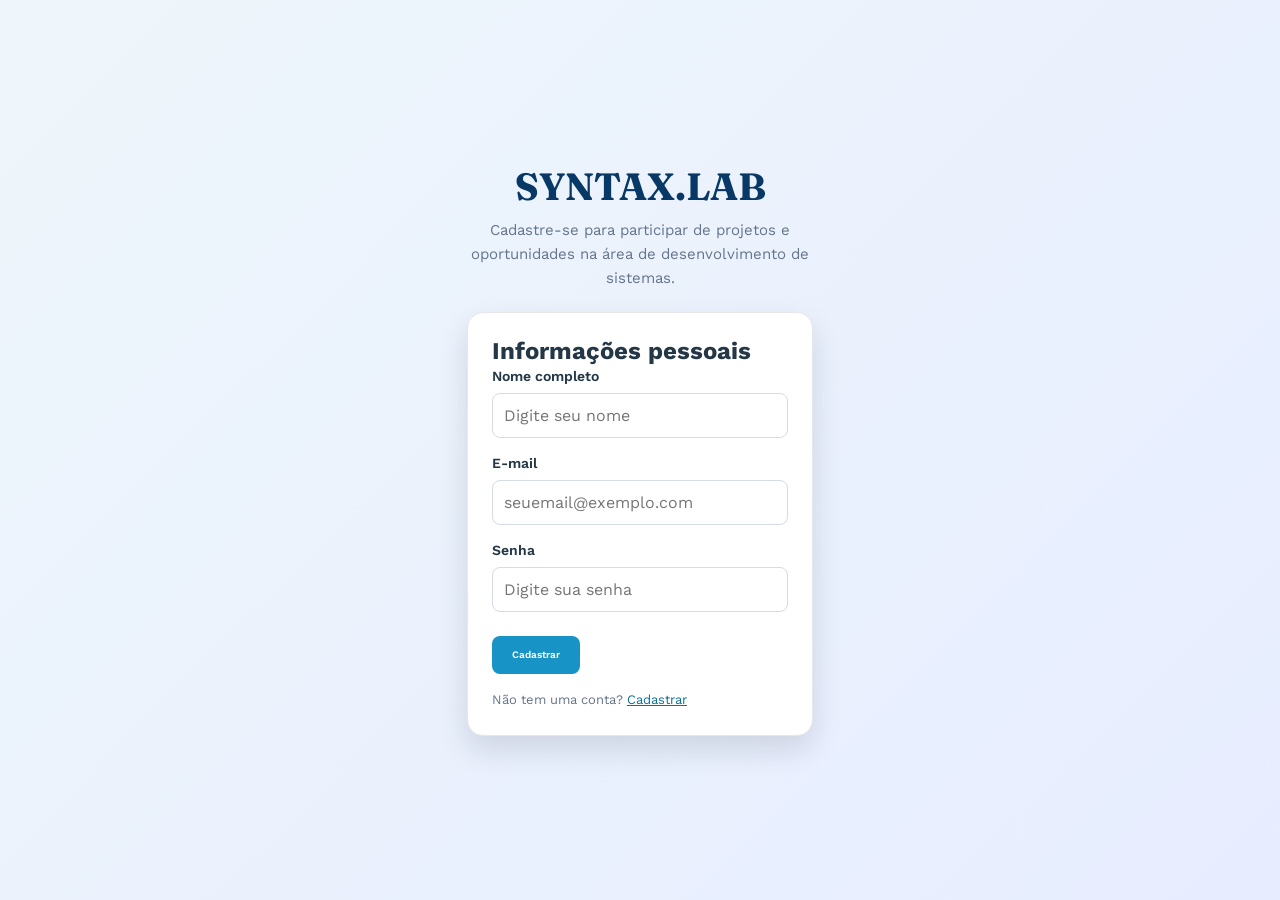
==== backend/index.html @ 2d95d5c1 "antes das mudanças" ====
<!DOCTYPE html>
<html lang="pt-br">
<head>
    <meta charset="UTF-8">
    <meta name="viewport" content="width=device-width, initial-scale=1.0">
    <title>SYNTAX.lab — Login</title>
    <link rel="stylesheet" href="style.css">
    <link rel="preconnect" href="https://fonts.googleapis.com">
    <link rel="preconnect" href="https://fonts.gstatic.com" crossorigin>
    <link href="https://fonts.googleapis.com/css2?family=Fraunces:ital,opsz,wght@0,9..144,100..900;1,9..144,100..900&family=Work+Sans:ital,wght@0,100..900;1,100..900&display=swap" rel="stylesheet">
</head>
<body class="pagina-login">
    <main class="login-container">
        <div class="login-cabecalho">
            <h1>SYNTAX.LAB</h1>
            <p>Cadastre-se para participar de projetos e oportunidades na área de desenvolvimento de sistemas.</p>
        </div>

        <section class="login-card">



            <h2>Informações pessoais</h2>

            <form action="inicio.html" method="get" class="formulario">
                <div class="campo">
                    <label for="nome">Nome completo</label>
                    <input type="text" name="Nome" id="nome" placeholder="Digite seu nome" required>
                </div>

                <div class="campo">
                    <label for="email">E-mail</label>
                    <input type="email" name="Email" id="email" placeholder="seuemail@exemplo.com" required>
                </div>

                <div class="campo">
                    <label for="senha">Senha</label>
                    <input type="password" name="Senha" id="senha" placeholder="Digite sua senha" required>
                </div>

                <div class="form-acoes">
                    <button type="submit" class="entrar">Cadastrar</button>
                    <p class="login-cadastro">Não tem uma conta? <a href="cadastrar.html">Cadastrar</a></p>
                </div>
            </form>
        </section>
    </main>
---- backend/style.css ----
/* =========================================================
   WEB-OS — ESTILO PRINCIPAL
   ========================================================= */

:root {
    --cor-texto: #243746;
    --cor-texto-suave: #64748b;
    --cor-fundo: #eef3f8;
    --cor-branco: #ffffff;

    --cor-primaria: #1794c5;
    --cor-primaria-escura: #0b6f99;
    --cor-menu: #083966;

    --cor-sucesso: #168653;
    --cor-sucesso-fundo: #d5f5e3;

    --cor-andamento: #b77900;
    --cor-andamento-fundo: #fff0c2;

    --cor-pendente: #475569;
    --cor-pendente-fundo: #e2e8f0;

    --cor-perigo: #dc3545;
    --cor-perigo-fundo: #fde2e5;

    --cor-linha: #e5e7eb;

    --sombra: 0 8px 24px rgba(15, 23, 42, 0.08);
    --sombra-hover: 0 14px 30px rgba(15, 23, 42, 0.13);

    --raio: 12px;
    --transicao: 0.2s ease;
}

/* =========================
   RESET (Corrigido o hífen para asterisco *)
   ========================= */

* {
    margin: 0;
    padding: 0;
    box-sizing: border-box;
}

html {
    scroll-behavior: smooth;
}

body {
    min-height: 100vh;
    font-family: "Work Sans", "Poppins", Arial, sans-serif;
    color: var(--cor-texto);
    background: var(--cor-fundo);
    line-height: 1.6;
    margin-left: 250px; /* Ajustado para bater certo com os 250px do .topo */
}

/* Espaçamento para a nova secção de detalhes */
.detalhes-secao {
    margin-top: 48px;
}
a {
    color: inherit;
    text-decoration: none;
}

button,
input,
select,
textarea {
    font: inherit;
}

img {
    max-width: 100%;
    display: block;
}

h1,
h2,
h3,
h4 {
    line-height: 1.2;
}

p {
    color: var(--cor-texto-suave);
}

/* =========================
   MENU LATERAL
   ========================= */

.topo {
    position: fixed;
    inset: 0 auto 0 0;
    width: 250px;
    height: 100vh;
    padding: 20px 16px;
    background: var(--cor-menu);
    color: #fff;
    border-right: 1px solid rgba(255,255,255,0.08);
    z-index: 1000;
}

.topo-conteudo {
    width: 100%;
    height: 100%;
}

.menu {
    display: flex;
    flex-direction: column;
    gap: 6px;
}

.marca {
    display: block;
    padding: 4px 10px 0;
    font-family: "Fraunces", Georgia, serif;
    font-size: 23px;
    font-weight: 700;
    color: #fff;
}

.menu > p {
    padding: 0 10px 22px;
    color: rgba(255,255,255,0.7);
    font-size: 12px;
    line-height: 1.35;
}

.menu > a:not(.marca) {
    display: block;
    padding: 12px 14px;
    border-radius: 9px;
    color: rgba(255,255,255,0.9);
    font-size: 14px;
    transition: background var(--transicao), transform var(--transicao);
}

.menu > a:not(.marca):hover {
    background: rgba(255,255,255,0.1);
    transform: translateX(4px);
}

/* =========================
   CONTEÚDO
   ========================= */

main,
.pagina {
    width: 100%;
    max-width: 1180px;
    margin: 0 auto;
    padding: 42px;
}
h5 {
    font-size: medium;
    background-color: #f5d8db;
    font-family: 'Segoe UI', Tahoma, Geneva, Verdana, sans-serif;
}
h4 {
    font-size: small;
    font-family: Cambria, Cochin, Georgia, Times, 'Times New Roman', serif;
}

.hero {
    width: 100%;
    max-width: 1180px;
    margin: 0 auto;
    padding: 52px 42px 25px;
}

.hero-texto {
    width: 100%;
}

.hero h1,
.hero h2,
.pagina > h1 {
    margin-bottom: 8px;
    font-size: clamp(28px, 4vw, 42px);
    color: var(--cor-texto);
}

.hero p,
.pagina > p {
    margin-bottom: 24px;
    font-size: 17px;
}

.secao-titulo {
    display: flex;
    align-items: center;
    justify-content: space-between;
    gap: 15px;
    margin: 30px 0 12px;
}

.secao-titulo h2,
.secao-titulo h3 {
    color: var(--cor-texto);
}

/* =========================
   BOTÕES
   ========================= */

.botao,
.botao-menu,
.entrar {
    background-color: #316950;
    display: inline-flex;
    align-items: center;
    justify-content: center;
    border: 0;
    border-radius: 8px;
    cursor: pointer;
    font-size: 10px;
    font-weight: 600;
    transition: transform var(--transicao), background var(--transicao), box-shadow var(--transicao);
}


.botao {
    padding: 11px 18px;
}

.botao:hover,
.botao-menu:hover,
.entrar:hover {
    transform: translateY(-2px);
    
}

.botao-menu {
    padding: 11px 18px;
    background: var(--cor-primaria);
    color: #fff;
    box-shadow: 0 4px 12px rgba(23,148,197,0.18);
}

.botao-menu:hover {
    background: var(--cor-primaria-escura);
}

.botao-preenchido {
    background: var(--cor-primaria);
    color: #fff;
}
.botao-contorno {
    border: 1px solid var(--cor-andamento);
    background-color: #ff0000;
    color: white;
}
.botao-claro {
    background: #e7f5fb;
    color: var(--cor-primaria-escura);
}

/* =========================
   CARDS DE RESUMO
   ========================= */

.cards-resumo {
    display: grid;
    grid-template-columns: repeat(4, minmax(0, 1fr));
    gap: 18px;
    margin: 25px 0 32px;
}

.card1,
.card2,
.card3,
.card4 {
    min-height: 155px;
    padding: 22px;
    border-radius: var(--raio);
    color: #fff;
    box-shadow: var(--sombra);
    transition: transform var(--transicao), box-shadow var(--transicao);
}

.card1 { background: #554aec; }
.card2 { background: #35b86b; }
.card3 { background: #e0b93b; color: #243746; }
.card4 { background: #e23d4f; }

.card1:hover,
.card2:hover,
.card3:hover,
.card4:hover {
    transform: translateY(-5px);
    box-shadow: var(--sombra-hover);
}

.card1 h2,
.card2 h2,
.card3 h2,
.card4 h2 {
    font-size: 17px;
    margin-bottom: 15px;
}

.card1 h3,
.card2 h3,
.card3 h3,
.card4 h3,
.card1 h4,
.card2 h4,
.card3 h4,
.card4 h4 {
    font-size: 34px;
    margin-bottom: 10px;
}

.card1 a,
.card2 a,
.card3 a,
.card4 a {
    display: inline-block;
    color: inherit;
    font-size: 13px;
    text-decoration: underline;
}

/* =========================
   CARDS DE RELATÓRIOS
   ========================= */

.cards {
    display: grid;
    grid-template-columns: repeat(4, minmax(0, 1fr));
    gap: 18px;
    width: 100%;
    margin-top: 25px;
}

.card {
    padding: 22px;
    min-height: 145px;
    background: var(--cor-branco);
    border: 1px solid var(--cor-linha);
    border-radius: var(--raio);
    text-align: center;
    box-shadow: var(--sombra);
    transition: transform var(--transicao), box-shadow var(--transicao);
}

.card:hover {
    transform: translateY(-4px);
    box-shadow: var(--sombra-hover);
}

.card h2 {
    margin-bottom: 10px;
    color: var(--cor-texto);
    font-size: 18px;
}

.card p {
    margin-bottom: 12px;
    font-size: 14px;
}

/* =========================
   BLOCO
   ========================= */

.block {
    width: 100%;
    margin: 20px 0;
    padding: 22px;
    background: var(--cor-branco);
    border: 1px solid var(--cor-linha);
    border-radius: var(--raio);
    box-shadow: var(--sombra);
}

.block h2,
.block h3 {
    margin-bottom: 16px;
}

/* =========================
   TABELAS
   ========================= */

.tabela-wrapper {
    width: 100%;
    overflow-x: auto;
}

table {
    width: 100%;
    min-width: 650px;
    border-collapse: collapse;
    background: #fff;
    overflow: hidden;
}

th {
    padding: 13px;
    background: #e8eef4;
    color: var(--cor-texto);
    text-align: left;
    font-size: 13px;
    font-weight: 700;
}

td {
    padding: 13px;
    border-bottom: 1px solid #edf0f2;
    color: #475569;
    font-size: 14px;
}

tr:last-child td {
    border-bottom: 0;
}

tr:hover td {
    background: #f8fafc;
}

/* =========================
   STATUS
   ========================= */

.andamento,
.concluida,
.pendente {
    display: inline-flex;
    align-items: center;
    padding: 5px 10px;
    border-radius: 999px;
    font-size: 12px;
    font-weight: 700;
}

.andamento {
    background: var(--cor-andamento-fundo);
    color: var(--cor-andamento);
}

.concluida {
    background: var(--cor-sucesso-fundo);
    color: var(--cor-sucesso);
}

.pendente {
    background: var(--cor-pendente-fundo);
    color: var(--cor-pendente);
}

/* =========================
   PESQUISA E FILTROS
   ========================= */

.filtros {
    display: flex;
    flex-wrap: wrap;
    gap: 12px;
    margin: 22px 0;
}

.filtros input,
.filtros select,
.pesquisa input,
.pesquisa select {
    min-height: 42px;
    padding: 9px 12px;
    border: 1px solid #d5dce3;
    border-radius: 8px;
    background: #fff;
    color: var(--cor-texto);
    outline: none;
}

.filtros input {
    flex: 1 1 320px;
}

.filtros input:focus,
.filtros select:focus {
    border-color: var(--cor-primaria);
    box-shadow: 0 0 0 3px rgba(23,148,197,0.12);
}

/* =========================
   FORMULÁRIOS
   ========================= */

.formulario {
    display: grid;
    gap: 18px;
}

.form-grid {
    display: grid;
    grid-template-columns: repeat(2, minmax(0, 1fr));
    gap: 18px;
}

.campo {
    display: flex;
    flex-direction: column;
    gap: 7px;
}

.campo label {
    color: var(--cor-texto);
    font-size: 14px;
    font-weight: 600;
}

.campo input,
.campo select,
.campo textarea {
    width: 100%;
    padding: 11px 12px;
    border: 1px solid #d5dce3;
    border-radius: 8px;
    background: #fff;
    color: var(--cor-texto);
    outline: none;
}

.campo input:focus,
.campo select:focus,
.campo textarea:focus {
    border-color: var(--cor-primaria);
    box-shadow: 0 0 0 3px rgba(23,148,197,0.12);
}

.campo textarea {
    min-height: 110px;
    resize: vertical;
}

.form-acoes {
    display: flex;
    flex-wrap: wrap;
    gap: 12px;
    margin-top: 5px;
}

.aviso {
    padding: 12px 15px;
    border-radius: 8px;
    background: #fff8df;
    border: 1px solid #f1df9d;
    color: #755b00;
    font-size: 14px;
}

/* =========================
   LOGIN
   ========================= */

.pagina-login {
    min-height: 100vh;
    margin-left: 0;
    display: grid;
    place-items: center;
    padding: 30px 18px;
    background: linear-gradient(135deg, #eef6fb, #e7edff);
}

.login-container {
    width: min(100%, 430px);
}

.login-cabecalho {
    margin-bottom: 22px;
    text-align: center;
}

.login-cabecalho h1 {
    margin-bottom: 8px;
    color: var(--cor-menu);
    font-family: "Fraunces", Georgia, serif;
    font-size: 38px;
}

.login-cabecalho p {
    max-width: none;
    font-size: 15px;
}

.login-card {
    padding: 24px;
    background: #fff;
    border: 1px solid var(--cor-linha);
    border-radius: 16px;
    box-shadow: var(--sombra-hover);
}

.login-card .formulario {
    gap: 14px;
}

.login-card .campo {
    gap: 5px;
}

.login-card .campo input,
.login-card .campo select {
    padding: 9px 11px;
}

.login-card .form-acoes {
    align-items: center;
    gap: 16px;
    margin-top: 10px;
}

.login-card .link-senha,
.login-card .login-cadastro a {
    color: var(--cor-primaria-escura);
    font-size: 13px;
    text-decoration: underline;
}

.login-card .login-cadastro {
    margin-top: 0;
    text-align: center;
    font-size: 13px;
}

.entrar {
    padding: 11px 20px;
    background: var(--cor-primaria);
    color: #fff;
}

/* =========================
   RESPONSIVIDADE
   ========================= */

@media (max-width: 1000px) {
    body {
        margin-left: 0;
    }

    .topo {
        position: relative;
        width: 100%;
        height: auto;
        padding: 14px;
    }

    .menu {
        flex-direction: row;
        flex-wrap: wrap;
        align-items: center;
    }

    .menu > p {
        display: none;
    }

    .menu > a:not(.marca) {
        padding: 9px 11px;
    }

    .marca {
        margin-right: auto;
    }

    .hero,
    main,
    .pagina {
        padding: 30px 22px;
    }

    .cards-resumo,
    .cards {
        grid-template-columns: repeat(2, minmax(0, 1fr));
    }
}

@media (max-width: 650px) {
    .hero,
    main,
    .pagina {
        padding: 24px 15px;
    }

    .menu {
        flex-direction: column;
        align-items: stretch;
    }

    .marca {
        margin-right: 0;
    }

    .menu > a:not(.marca) {
        width: 100%;
    }

    .cards-resumo,
    .cards,
    .form-grid {
        grid-template-columns: 1fr;
    }

    .filtros {
        flex-direction: column;
    }

    .filtros input,
    .filtros select,
    .botao-menu {
        width: 100%;
    }

    .form-acoes .botao,
    .form-acoes .entrar {
        width: 100%;
    }

    .login-card {
        padding: 20px;
    }
}
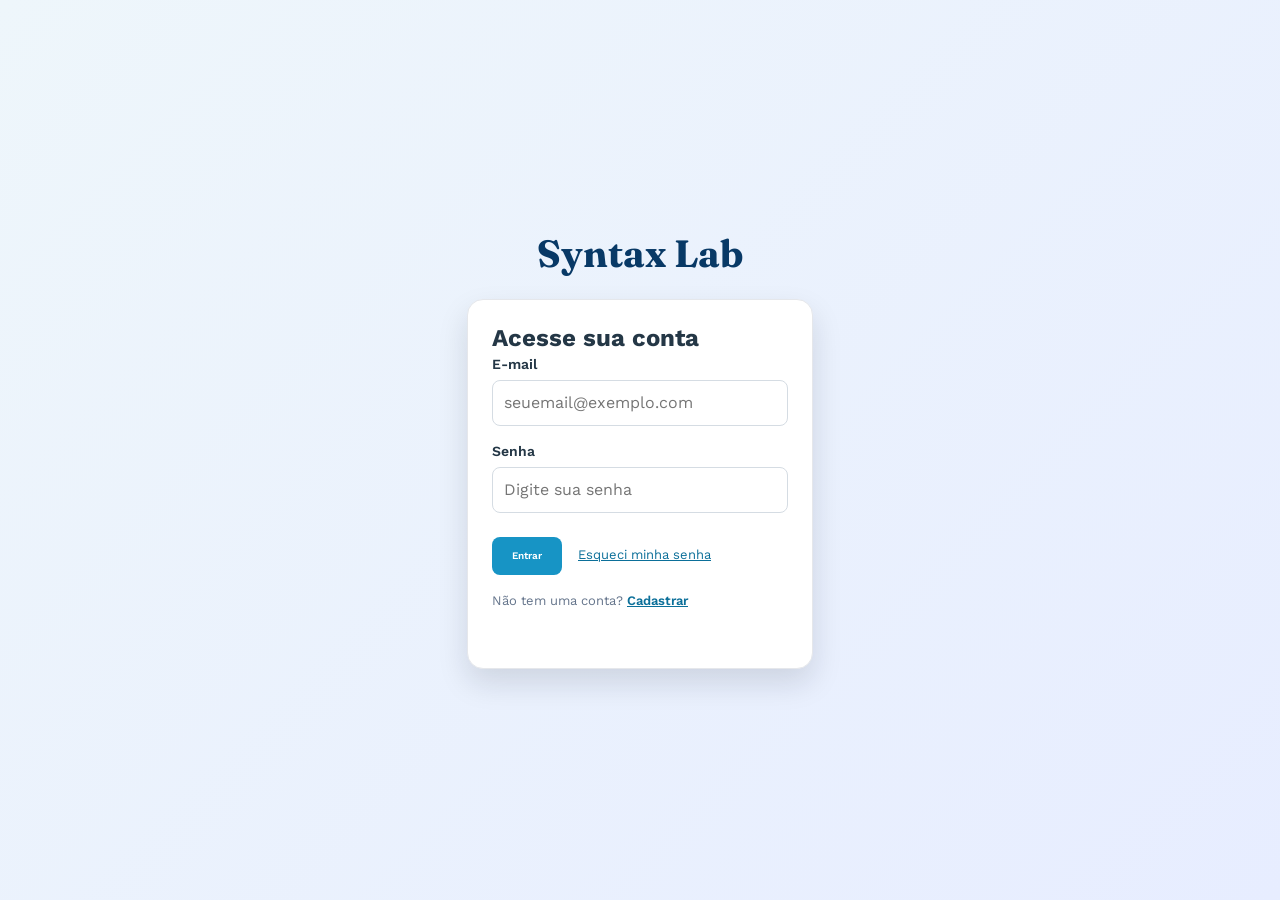
==== commit 7cf28450: "cadastro integrado com banco de dados" ====
--- a/backend/index.html
+++ b/backend/index.html
@@ -12,36 +12,141 @@
 <body class="pagina-login">
     <main class="login-container">
         <div class="login-cabecalho">
-            <h1>SYNTAX.LAB</h1>
-            <p>Cadastre-se para participar de projetos e oportunidades na área de desenvolvimento de sistemas.</p>
+            <h1>Syntax Lab</h1>
         </div>
 
         <section class="login-card">
+            <h2>Acesse sua conta</h2>
 
-
-
-            <h2>Informações pessoais</h2>
-
-            <form action="inicio.html" method="get" class="formulario">
-                <div class="campo">
-                    <label for="nome">Nome completo</label>
-                    <input type="text" name="Nome" id="nome" placeholder="Digite seu nome" required>
-                </div>
-
+            <form id="formLogin" class="formulario">
                 <div class="campo">
                     <label for="email">E-mail</label>
-                    <input type="email" name="Email" id="email" placeholder="seuemail@exemplo.com" required>
+                    <input type="email" name="email" id="email" placeholder="seuemail@exemplo.com" autocomplete="email" required>
                 </div>
 
                 <div class="campo">
                     <label for="senha">Senha</label>
-                    <input type="password" name="Senha" id="senha" placeholder="Digite sua senha" required>
+                    <input type="password" name="senha" id="senha" placeholder="Digite sua senha" autocomplete="current-password" required>
                 </div>
 
                 <div class="form-acoes">
-                    <button type="submit" class="entrar">Cadastrar</button>
-                    <p class="login-cadastro">Não tem uma conta? <a href="cadastrar.html">Cadastrar</a></p>
+                    <button type="submit" class="entrar">Entrar</button>
+                    <a class="link-senha" href="#recuperar-senha" id="linkSenha">Esqueci minha senha</a>
+                    <p class="login-cadastro">Não tem uma conta? <button type="button" class="link-cadastro" id="abrirCadastro">Cadastrar</button></p>
                 </div>
+                <p class="login-feedback" id="loginFeedback" role="status" aria-live="polite"></p>
             </form>
         </section>
-    </main>+    </main>
+
+    <dialog class="modal-cadastro" id="modalCadastro" aria-labelledby="titulo-cadastro"></dialog>
+
+    <script>
+        const formLogin = document.getElementById('formLogin');
+        const loginFeedback = document.getElementById('loginFeedback');
+        const modalCadastro = document.getElementById('modalCadastro');
+        const botaoAbrirCadastro = document.getElementById('abrirCadastro');
+        let cadastroCarregado = false;
+
+        formLogin.addEventListener('submit', async (evento) => {
+            evento.preventDefault();
+            loginFeedback.textContent = '';
+
+            try {
+                const resposta = await fetch('/api/usuarios/login', {
+                    method: 'POST',
+                    headers: { 'Content-Type': 'application/json' },
+                    body: JSON.stringify({
+                        email: document.getElementById('email').value,
+                        senha: document.getElementById('senha').value
+                    })
+                });
+                const resultado = await resposta.json();
+
+                if (!resposta.ok) {
+                    throw new Error(resultado.erro || 'Não foi possível entrar.');
+                }
+
+                window.location.href = 'inicio.html';
+            } catch (erro) {
+                loginFeedback.textContent = erro.message;
+            }
+        });
+
+        document.getElementById('linkSenha').addEventListener('click', (evento) => {
+            evento.preventDefault();
+            loginFeedback.textContent = 'A recuperação de senha ainda não está disponível.';
+        });
+
+        botaoAbrirCadastro.addEventListener('click', async () => {
+            loginFeedback.textContent = '';
+
+            if (!cadastroCarregado) {
+                try {
+                    const resposta = await fetch('cadastrarlogin.html');
+                    if (!resposta.ok) throw new Error('Não foi possível abrir o cadastro.');
+
+                    const documento = new DOMParser().parseFromString(
+                        await resposta.text(),
+                        'text/html'
+                    );
+                    const template = documento.getElementById('cadastro-modal-template');
+                    if (!template) throw new Error('O formulário de cadastro não foi encontrado.');
+
+                    modalCadastro.replaceChildren(template.content.cloneNode(true));
+                    const formCadastro = modalCadastro.querySelector('#formCadastro');
+                    const cadastroFeedback = modalCadastro.querySelector('#cadastroFeedback');
+
+                    modalCadastro.querySelector('[data-fechar-modal]').addEventListener('click', () => {
+                        modalCadastro.close();
+                    });
+
+                    formCadastro.addEventListener('submit', async (eventoCadastro) => {
+                        eventoCadastro.preventDefault();
+                        cadastroFeedback.textContent = '';
+                        const botaoEnviar = formCadastro.querySelector('[type="submit"]');
+                        botaoEnviar.disabled = true;
+
+                        try {
+                            const dados = Object.fromEntries(new FormData(formCadastro));
+                            const respostaCadastro = await fetch('/api/usuarios/cadastro', {
+                                method: 'POST',
+                                headers: { 'Content-Type': 'application/json' },
+                                body: JSON.stringify(dados)
+                            });
+                            const resultadoCadastro = await respostaCadastro.json();
+
+                            if (!respostaCadastro.ok) {
+                                throw new Error(resultadoCadastro.erro || 'Não foi possível cadastrar.');
+                            }
+
+                            document.getElementById('email').value = dados.email;
+                            document.getElementById('senha').focus();
+                            modalCadastro.close();
+                            loginFeedback.textContent = 'Cadastro concluído. Agora entre com sua senha.';
+                        } catch (erroCadastro) {
+                            cadastroFeedback.textContent = erroCadastro.message;
+                        } finally {
+                            botaoEnviar.disabled = false;
+                        }
+                    });
+
+                    cadastroCarregado = true;
+                } catch (erro) {
+                    loginFeedback.textContent = erro.message;
+                    return;
+                }
+            }
+
+            modalCadastro.showModal();
+            modalCadastro.querySelector('#nomeCadastro').focus();
+        });
+
+        modalCadastro.addEventListener('click', (evento) => {
+            if (evento.target === modalCadastro) modalCadastro.close();
+        });
+
+        modalCadastro.addEventListener('close', () => botaoAbrirCadastro.focus());
+    </script>
+</body>
+</html>
--- a/backend/style.css
+++ b/backend/style.css
@@ -618,7 +618,7 @@
 }
 
 .login-card .link-senha,
-.login-card .login-cadastro a {
+.login-card .login-cadastro button {
     color: var(--cor-primaria-escura);
     font-size: 13px;
     text-decoration: underline;
@@ -626,7 +626,21 @@
 
 .login-card .login-cadastro {
     margin-top: 0;
-    text-align: center;
+    font-size: 13px;
+}
+
+.login-card .login-cadastro button {
+    padding: 0;
+    border: 0;
+    background: transparent;
+    cursor: pointer;
+    font: inherit;
+    font-weight: 600;
+}
+
+.login-feedback {
+    min-height: 1.4em;
+    color: var(--cor-perigo);
     font-size: 13px;
 }
 
@@ -634,6 +648,73 @@
     padding: 11px 20px;
     background: var(--cor-primaria);
     color: #fff;
+}
+
+.modal-cadastro {
+    width: min(430px, calc(100% - 32px));
+    max-height: calc(100vh - 32px);
+    max-height: calc(100dvh - 32px);
+    margin: auto;
+    padding: 24px;
+    overflow-y: auto;
+    overscroll-behavior: contain;
+    border: 1px solid var(--cor-linha);
+    border-radius: 12px;
+    background: #fff;
+    color: var(--cor-texto);
+    box-shadow: var(--sombra-hover);
+}
+
+.modal-cadastro::backdrop {
+    background: rgba(8, 32, 50, 0.58);
+    backdrop-filter: blur(3px);
+}
+
+.modal-cadastro .modal-cabecalho {
+    display: flex;
+    align-items: flex-start;
+    justify-content: space-between;
+    gap: 16px;
+    margin-bottom: 20px;
+}
+
+.modal-cadastro h2 {
+    margin-bottom: 5px;
+    color: var(--cor-texto);
+    font-size: 22px;
+}
+
+.modal-cadastro .modal-cabecalho p,
+.modal-cadastro .cadastro-feedback {
+    font-size: 15px;
+}
+
+.modal-cadastro .modal-fechar {
+    flex: 0 0 auto;
+    padding: 4px 8px;
+    border: 1px solid var(--cor-linha);
+    border-radius: 6px;
+    background: #fff;
+    color: var(--cor-texto);
+    cursor: pointer;
+}
+
+.modal-cadastro .formulario {
+    gap: 14px;
+}
+
+.modal-cadastro .campo input {
+    min-height: 42px;
+}
+
+.modal-cadastro .cadastro-feedback {
+    min-height: 1.4em;
+    color: var(--cor-perigo);
+}
+
+.modal-cadastro .entrar:disabled {
+    cursor: wait;
+    opacity: 0.65;
 }
 
 /* =========================
